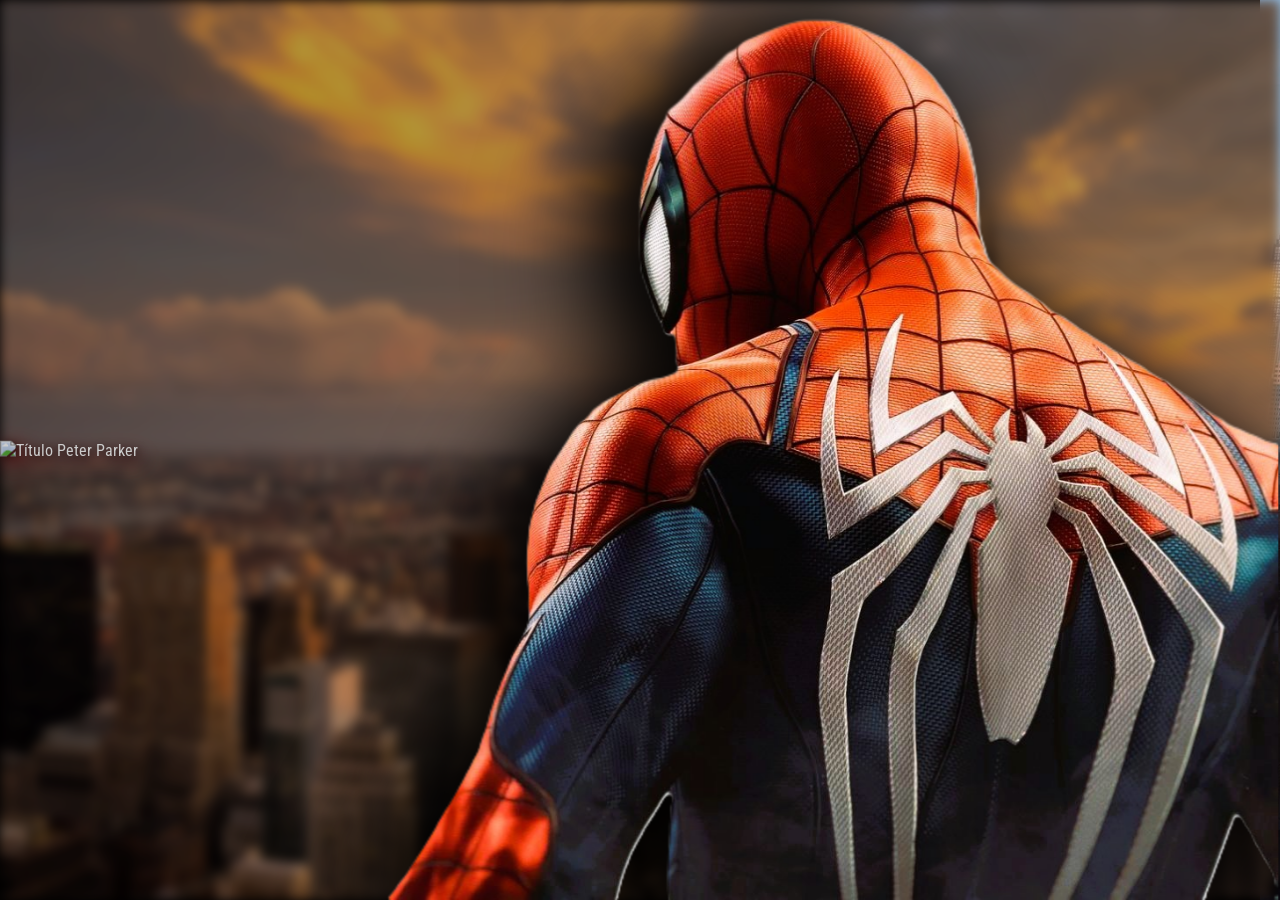
==== peter.html @ 6e006bb3 "Add files via upload" ====
<!DOCTYPE html>
<html lang="es">
<head>
<meta charset="UTF-8">
<title>Spiderverso - Peter Parker</title>

<link rel="preconnect" href="https://fonts.googleapis.com">
<link rel="preconnect" href="https://fonts.gstatic.com" crossorigin>
<link href="https://fonts.googleapis.com/css2?family=Montserrat:wght@700;900&family=Roboto+Condensed:wght@400;700&display=swap" rel="stylesheet">

<style>
* { margin:0; padding:0; box-sizing:border-box; }

body {
    width:100vw;
    height:100vh;
    overflow:hidden;
    font-family:'Roboto Condensed', sans-serif;
    position:relative;
    background-color:#000;
}

#content-wrapper {
    position:absolute;
    top:0;
    left:0;
    width:100%;
    height:100vh;
    overflow-y:scroll;
    overflow-x:hidden;
    scroll-behavior:smooth;
    -ms-overflow-style:none;
    scrollbar-width:none;
    color:white;
    padding-right:20px;
    padding-left:0;
    padding-bottom:20vh;
    background-color:#1a1a1a;
    background-image:url("peter/fondo2.webp");
    background-attachment:fixed;
    background-size:cover;
    background-position:center;
}

#content-wrapper::-webkit-scrollbar { width:0px; background:transparent; }

.fondo {
    position:absolute;
    top:0;
    left:0;
    width:100%;
    height:100vh;
    background:url("peter/fondo.jpg") no-repeat center center;
    background-size:cover;
    filter:blur(6px) brightness(0.7);
    z-index:1;
    animation:moverFondo 15s ease-in-out infinite alternate;
}

@keyframes moverFondo { 0%{transform:scale(1);} 100%{transform:scale(1.05);} }

.spiderman {
    position:fixed;
    right:0;
    top:50%;
    transform:translateY(-50%) rotateY(5deg);
    height:100vh;
    width:auto;
    z-index:3;
    filter: drop-shadow(-30px 20px 50px rgba(0,0,0,0.9))
            drop-shadow(-15px 10px 25px rgba(0,0,0,0.7));
    opacity:1;
    transition: opacity 0.3s ease;
}

.titulo {
    position:absolute;
    top:50vh;
    left:0;
    transform:translateY(-50%) translateX(-110%);
    width:clamp(600px,70vw,1000px);
    z-index:2;
    filter: drop-shadow(5px 5px 10px rgba(255,0,0,0.5))
            drop-shadow(2px 2px 5px rgba(0,0,0,0.8))
            brightness(0.8);
    opacity:0;
    transition:opacity 0.5s, transform 0s;
}

@keyframes title-enter-animation {
    0% { opacity:0; transform:translateY(-50%) translateX(-110%); filter:drop-shadow(0 0 0 rgba(255,0,0,0)) brightness(0.5);}
    100%{ opacity:1; transform:translateY(-50%) translateX(0); filter: drop-shadow(5px 5px 10px rgba(255,0,0,0.5)) drop-shadow(2px 2px 5px rgba(0,0,0,0.8)) brightness(0.8);}
}
@keyframes title-exit-animation {
    0%{opacity:1; transform:translateY(-50%) translateX(0); filter: drop-shadow(5px 5px 10px rgba(255,0,0,0.5)) drop-shadow(2px 2px 5px rgba(0,0,0,0.8)) brightness(0.8);}
    100%{opacity:0; transform:translateY(-50%) translateX(-110%); filter: drop-shadow(0 0 0 rgba(255,0,0,0)) brightness(0.5);}
}
.titulo.entering { animation: title-enter-animation 0.3s cubic-bezier(0.25,0.46,0.45,0.94) forwards;}
.titulo.exiting { animation: title-exit-animation 0.2s cubic-bezier(0.55,0.085,0.68,0.53) forwards; }

.initial-spacer { height:100vh; background-color:#000; }

.second-page {
    position:relative;
    height:100vh;
    display:flex;
    justify-content:flex-start;
    align-items:center;
    padding-left:5px;
    z-index:1;
}

.second-page::before {
    content:''; position:absolute;
    top:0; left:0;
    width:100%; height:100%;
    background: inherit;
    filter: blur(2px);
    z-index:-1;
}

.epic-intro-text {
    font-family:'Montserrat', sans-serif;
    font-size:clamp(3em,6vw,4.5em);
    font-weight:900;
    color:#FFEE00;
    text-shadow: 10px 10px 20px rgba(0,0,0,0.9), 5px 5px 10px rgba(0,0,0,0.7);
    text-align:left;
    max-width:700px;
    letter-spacing:2px;
    line-height:1.1;
    text-transform:uppercase;
    opacity:0;
    animation: glow 2s infinite alternate;
}

@keyframes glow {
    0%{text-shadow:10px 10px 20px rgba(0,0,0,0.9),5px 5px 10px rgba(0,0,0,0.7),0 0 20px #FFEE00;}
    50%{text-shadow:10px 10px 20px rgba(0,0,0,0.9),5px 5px 10px rgba(0,0,0,0.7),0 0 40px #FFEE00;}
    100%{text-shadow:10px 10px 20px rgba(0,0,0,0.9),5px 5px 10px rgba(0,0,0,0.7),0 0 20px #FFEE00;}
}

@keyframes epic-text-enter-animation {
    0% { opacity:0; transform:translateX(100%) translateZ(0); filter:blur(5px);}
    100%{ opacity:1; transform:translateX(0) translateZ(0); filter:blur(0);}
}
@keyframes epic-text-exit-animation {
    0%{opacity:1; transform:translateX(0) translateZ(0); filter:blur(0);}
    100%{opacity:0; transform:translateX(100%) translateZ(0); filter:blur(5px);}
}
.epic-intro-text.entering { animation: epic-text-enter-animation 0.7s cubic-bezier(0.23,1,0.32,1) forwards, glow 2s infinite alternate; }
.epic-intro-text.exiting { animation: epic-text-exit-animation 0.4s ease-out forwards; }

/* Página 3 */
.third-page {
    position:relative;
    height:100vh;
    display:flex;
    justify-content:center;
    align-items:center;
    z-index:1;
}

.third-page img {
    width:100%;
    height:100%;
    object-fit:cover;
}

.third-page-text {
    position:absolute;
    bottom:10%;
    left:5%;
    color:#FFEE00;
    font-family:'Montserrat', sans-serif;
    font-size:clamp(2em,4vw,3em);
    font-weight:900;
    text-shadow: 4px 4px 10px rgba(0,0,0,0.8);
}
</style>
</head>
<body>

<div id="content-wrapper">
    <!-- Página 1 -->
    <div class="fondo"></div>
    <img src="peter/titulopeter1.png" alt="Título Peter Parker" class="titulo" id="title-element">
    <div class="initial-spacer" id="initial-spacer"></div> 

    <!-- Página 2 -->
    <div class="second-page">
        <div class="epic-intro-text" id="epic-intro-text">
            "Un gran poder <br> conlleva una <br> gran responsabilidad."
        </div>
    </div>

    <!-- Página 3 -->
    <div class="third-page">
        <img src="peter/img3.jpg" alt="Peter Parker tercera página">
        <div class="third-page-text">
            "El héroe que todos necesitamos."
        </div>
    </div>

    <div style="height:10vh;"></div>
</div>

<img src="peter/peter2.png" alt="Peter Parker" class="spiderman" id="spiderman">

<script>
const scrollContainer = document.getElementById('content-wrapper');
const titleElement = document.getElementById('title-element');
const epicIntroText = document.getElementById('epic-intro-text'); 
const spiderman = document.getElementById('spiderman');
const scrollAmount = window.innerHeight; 
let isScrolling = false;
let isTitleVisible = false;
let isEpicTextVisible = false; 

function animateTitleIn(){ 
    if(!isTitleVisible){ 
        titleElement.classList.remove('exiting'); 
        titleElement.classList.add('entering'); 
        isTitleVisible=true;
    } 
}
function animateTitleOut(cb){ 
    if(isTitleVisible){ 
        titleElement.classList.remove('entering'); 
        titleElement.classList.add('exiting'); 
        isTitleVisible=false; 
        setTimeout(cb,200);
    }else{cb();}
}
function animateEpicTextIn(){ 
    if(!isEpicTextVisible){ 
        epicIntroText.classList.remove('exiting'); 
        epicIntroText.classList.add('entering'); 
        isEpicTextVisible=true;
    } 
}
function animateEpicTextOut(cb){ 
    if(isEpicTextVisible){ 
        epicIntroText.classList.remove('entering'); 
        epicIntroText.classList.add('exiting'); 
        isEpicTextVisible=false; 
        setTimeout(cb,400);
    }else{
        epicIntroText.style.opacity='0'; 
        epicIntroText.style.transform='translateX(100%)'; 
        cb();
    }
}

scrollContainer.addEventListener('wheel', (e)=>{
    e.preventDefault();
    if(isScrolling) return;
    const currentScroll = scrollContainer.scrollTop;

    // Primera -> Segunda
    if(e.deltaY>0 && currentScroll<scrollAmount*0.1){
        isScrolling=true;
        animateTitleOut(()=>{
            scrollContainer.scrollTo({top:scrollAmount, behavior:'smooth'});
            animateEpicTextIn();
            spiderman.style.opacity='1';
            setTimeout(()=>{isScrolling=false;},800);
        });
    }
    // Segunda -> Primera
    else if(e.deltaY<0 && currentScroll>scrollAmount*0.9 && currentScroll<=scrollAmount*1.05){
        isScrolling=true;
        animateEpicTextOut(()=>{
            scrollContainer.scrollTo({top:0, behavior:'smooth'});
            setTimeout(()=>{animateTitleIn(); spiderman.style.opacity='1';},150);
            setTimeout(()=>{isScrolling=false;},800);
        });
    }
    // Segunda -> Tercera
    else if(e.deltaY>0 && currentScroll>=scrollAmount*0.95 && currentScroll<scrollAmount*2){
        isScrolling=true;
        scrollContainer.scrollTo({top:scrollAmount*2, behavior:'smooth'});
        spiderman.style.opacity='0';
        setTimeout(()=>{isScrolling=false;},800);
    }
    // Tercera -> Segunda
    else if(e.deltaY<0 && currentScroll>=scrollAmount*1.95){
        isScrolling=true;
        scrollContainer.scrollTo({top:scrollAmount, behavior:'smooth'});
        spiderman.style.opacity='1';
        setTimeout(()=>{isScrolling=false;},800);
    }
});

window.onload=animateTitleIn;
</script>

</body>
</html>
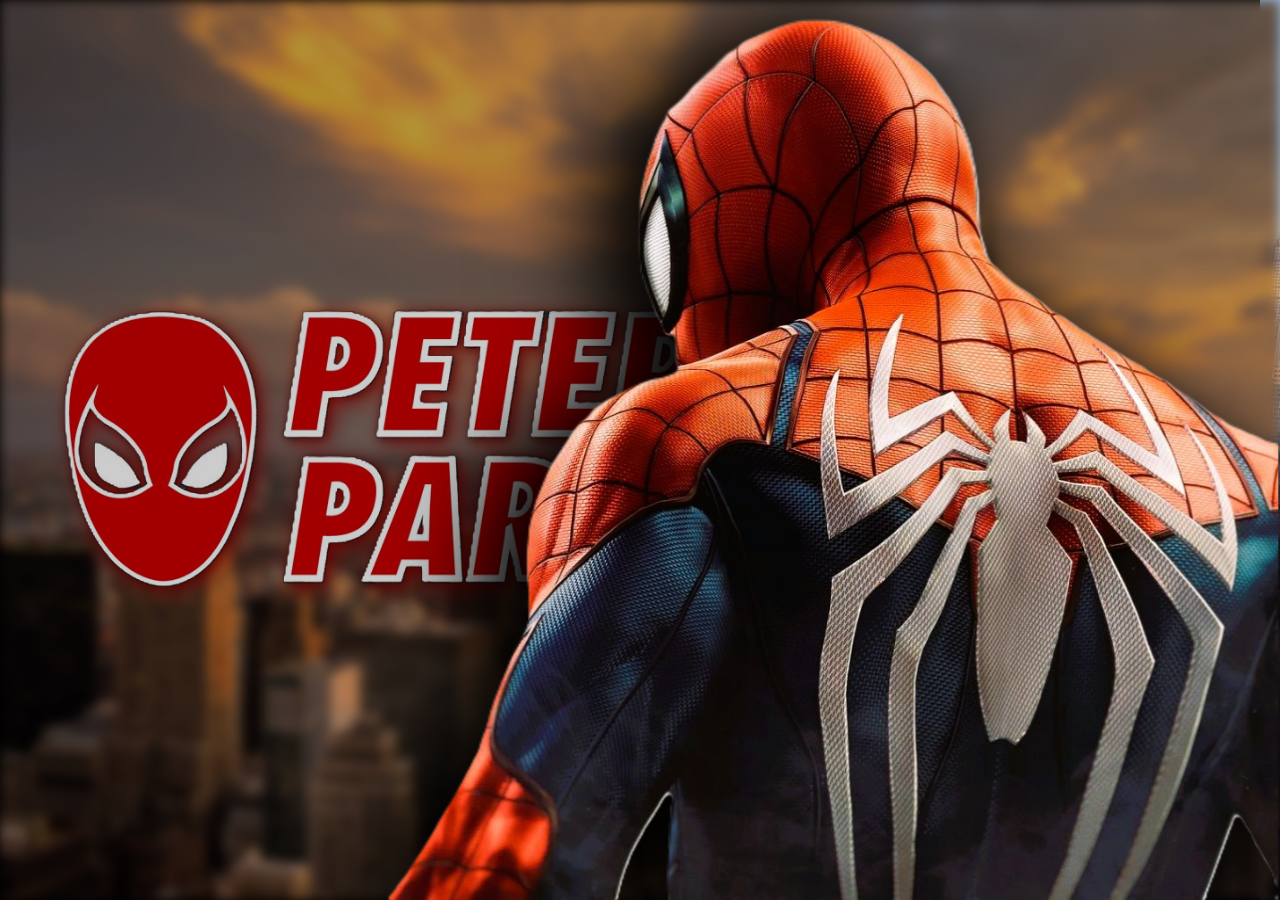
==== commit 6b21c38a: "Update peter.html" ====
--- a/peter.html
+++ b/peter.html
@@ -297,3 +297,4 @@
 
 </body>
 </html>
+
